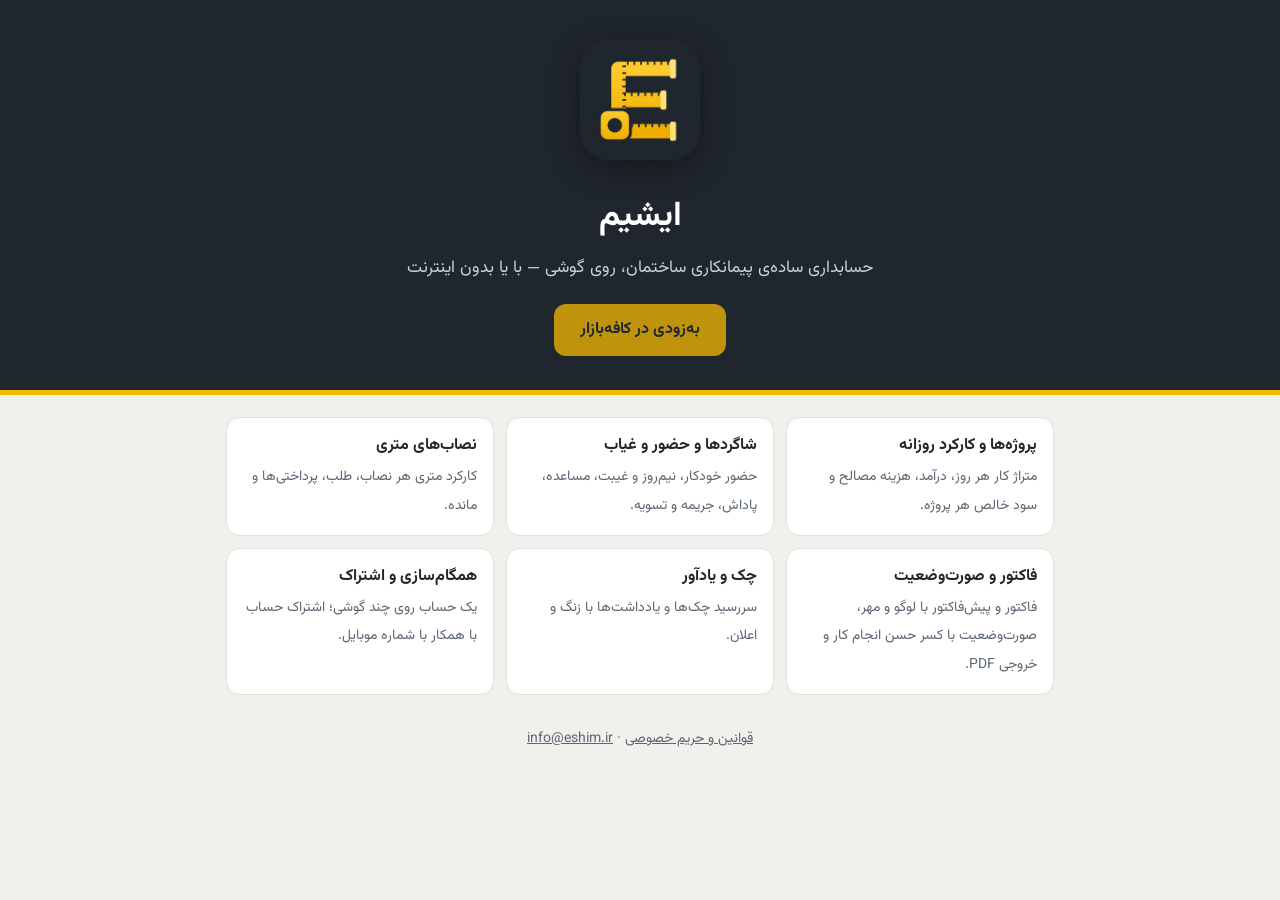
==== web/index.html @ 6dbb8a18 "Account deletion in app, privacy/terms link, website pages, daily DB backup script (v2.6) Co-Authore" ====
<!doctype html>
<html lang="fa" dir="rtl">
<head>
<meta charset="utf-8">
<meta name="viewport" content="width=device-width, initial-scale=1">
<title>ایشیم — حسابداری پیمانکاری ساختمان</title>
<meta name="description" content="ایشیم: حسابداری ساده پیمانکاری ساختمان؛ کارکرد روزانه، شاگردها و حضور و غیاب، نصاب‌ها، فاکتور، صورت‌وضعیت، چک و یادآور.">
<link rel="icon" href="favicon-64.png">
<style>
@font-face { font-family: Vazirmatn; src: url(Vazirmatn.woff2) format('woff2'); font-display: swap; }
:root { --bg: #f1f0ec; --card: #fff; --ink: #20262d; --mut: #5d6773; --y: #f5b800; --line: #e4e2dc; }
@media (prefers-color-scheme: dark) { :root { --bg: #171b20; --card: #20262d; --ink: #eef0f2; --mut: #a7b0ba; --line: #2f3740; } }
* { box-sizing: border-box; }
body { margin: 0; background: var(--bg); color: var(--ink); font-family: Vazirmatn, Tahoma, sans-serif; line-height: 1.8; }
.wrap { max-width: 860px; margin: 0 auto; padding: 0 16px; }
.hero { background: #20262d; color: #fff; border-bottom: 5px solid var(--y); padding: 40px 0 34px; text-align: center; }
.hero img { width: 120px; height: 120px; border-radius: 28px; box-shadow: 0 8px 30px rgba(0,0,0,.35); }
.hero h1 { font-size: 34px; margin: 14px 0 0; }
.hero p { color: #c9d0d7; margin: 6px 0 20px; font-size: 17px; }
.btn { display: inline-block; background: var(--y); color: #20262d; font-weight: 700; padding: 12px 26px; border-radius: 12px; text-decoration: none; }
.btn.off { opacity: .75; cursor: default; }
.grid { display: grid; grid-template-columns: repeat(auto-fit, minmax(230px, 1fr)); gap: 12px; margin: 22px 0; }
.f { background: var(--card); border: 1px solid var(--line); border-radius: 14px; padding: 14px 16px; }
.f b { display: block; margin-bottom: 2px; }
.f span { color: var(--mut); font-size: 14px; }
footer { text-align: center; color: var(--mut); font-size: 14px; padding: 10px 0 30px; }
footer a { color: inherit; }
</style>
</head>
<body>
<section class="hero">
  <div class="wrap">
    <img src="icon-512.png" alt="آیکون ایشیم">
    <h1>ایشیم</h1>
    <p>حسابداری ساده‌ی پیمانکاری ساختمان، روی گوشی — با یا بدون اینترنت</p>
    <span class="btn off">به‌زودی در کافه‌بازار</span>
  </div>
</section>
<main class="wrap">
  <div class="grid">
    <div class="f"><b>پروژه‌ها و کارکرد روزانه</b><span>متراژ کار هر روز، درآمد، هزینه مصالح و سود خالص هر پروژه.</span></div>
    <div class="f"><b>شاگردها و حضور و غیاب</b><span>حضور خودکار، نیم‌روز و غیبت، مساعده، پاداش، جریمه و تسویه.</span></div>
    <div class="f"><b>نصاب‌های متری</b><span>کارکرد متری هر نصاب، طلب، پرداختی‌ها و مانده.</span></div>
    <div class="f"><b>فاکتور و صورت‌وضعیت</b><span>فاکتور و پیش‌فاکتور با لوگو و مهر، صورت‌وضعیت با کسر حسن انجام کار و خروجی PDF.</span></div>
    <div class="f"><b>چک و یادآور</b><span>سررسید چک‌ها و یادداشت‌ها با زنگ و اعلان.</span></div>
    <div class="f"><b>همگام‌سازی و اشتراک</b><span>یک حساب روی چند گوشی؛ اشتراک حساب با همکار با شماره موبایل.</span></div>
  </div>
</main>
<footer>
  <a href="privacy.html">قوانین و حریم خصوصی</a> · <a href="mailto:info@eshim.ir">info@eshim.ir</a>
</footer>
</body>
</html>
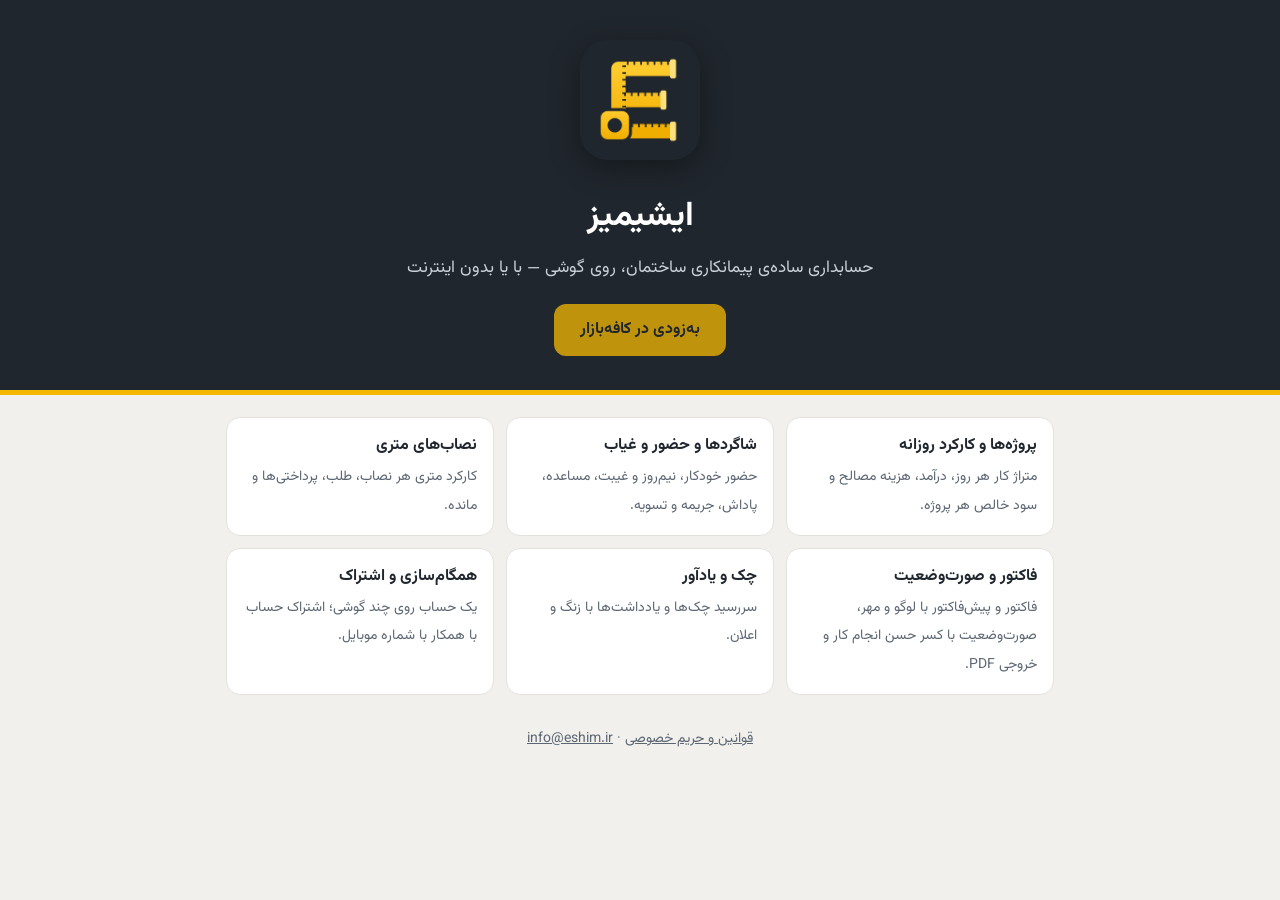
==== commit 19404ecd: "Rename app to Eshimiz (ایشیمیز): logo, header mark, texts, website Co-Authored-By: Claude Opus 5.5 <" ====
--- a/web/index.html
+++ b/web/index.html
@@ -3,8 +3,8 @@
 <head>
 <meta charset="utf-8">
 <meta name="viewport" content="width=device-width, initial-scale=1">
-<title>ایشیم — حسابداری پیمانکاری ساختمان</title>
-<meta name="description" content="ایشیم: حسابداری ساده پیمانکاری ساختمان؛ کارکرد روزانه، شاگردها و حضور و غیاب، نصاب‌ها، فاکتور، صورت‌وضعیت، چک و یادآور.">
+<title>ایشیمیز — حسابداری پیمانکاری ساختمان</title>
+<meta name="description" content="ایشیمیز: حسابداری ساده پیمانکاری ساختمان؛ کارکرد روزانه، شاگردها و حضور و غیاب، نصاب‌ها، فاکتور، صورت‌وضعیت، چک و یادآور.">
 <link rel="icon" href="favicon-64.png">
 <style>
 @font-face { font-family: Vazirmatn; src: url(Vazirmatn.woff2) format('woff2'); font-display: swap; }
@@ -30,8 +30,8 @@
 <body>
 <section class="hero">
   <div class="wrap">
-    <img src="icon-512.png" alt="آیکون ایشیم">
-    <h1>ایشیم</h1>
+    <img src="icon-512.png" alt="آیکون ایشیمیز">
+    <h1>ایشیمیز</h1>
     <p>حسابداری ساده‌ی پیمانکاری ساختمان، روی گوشی — با یا بدون اینترنت</p>
     <span class="btn off">به‌زودی در کافه‌بازار</span>
   </div>
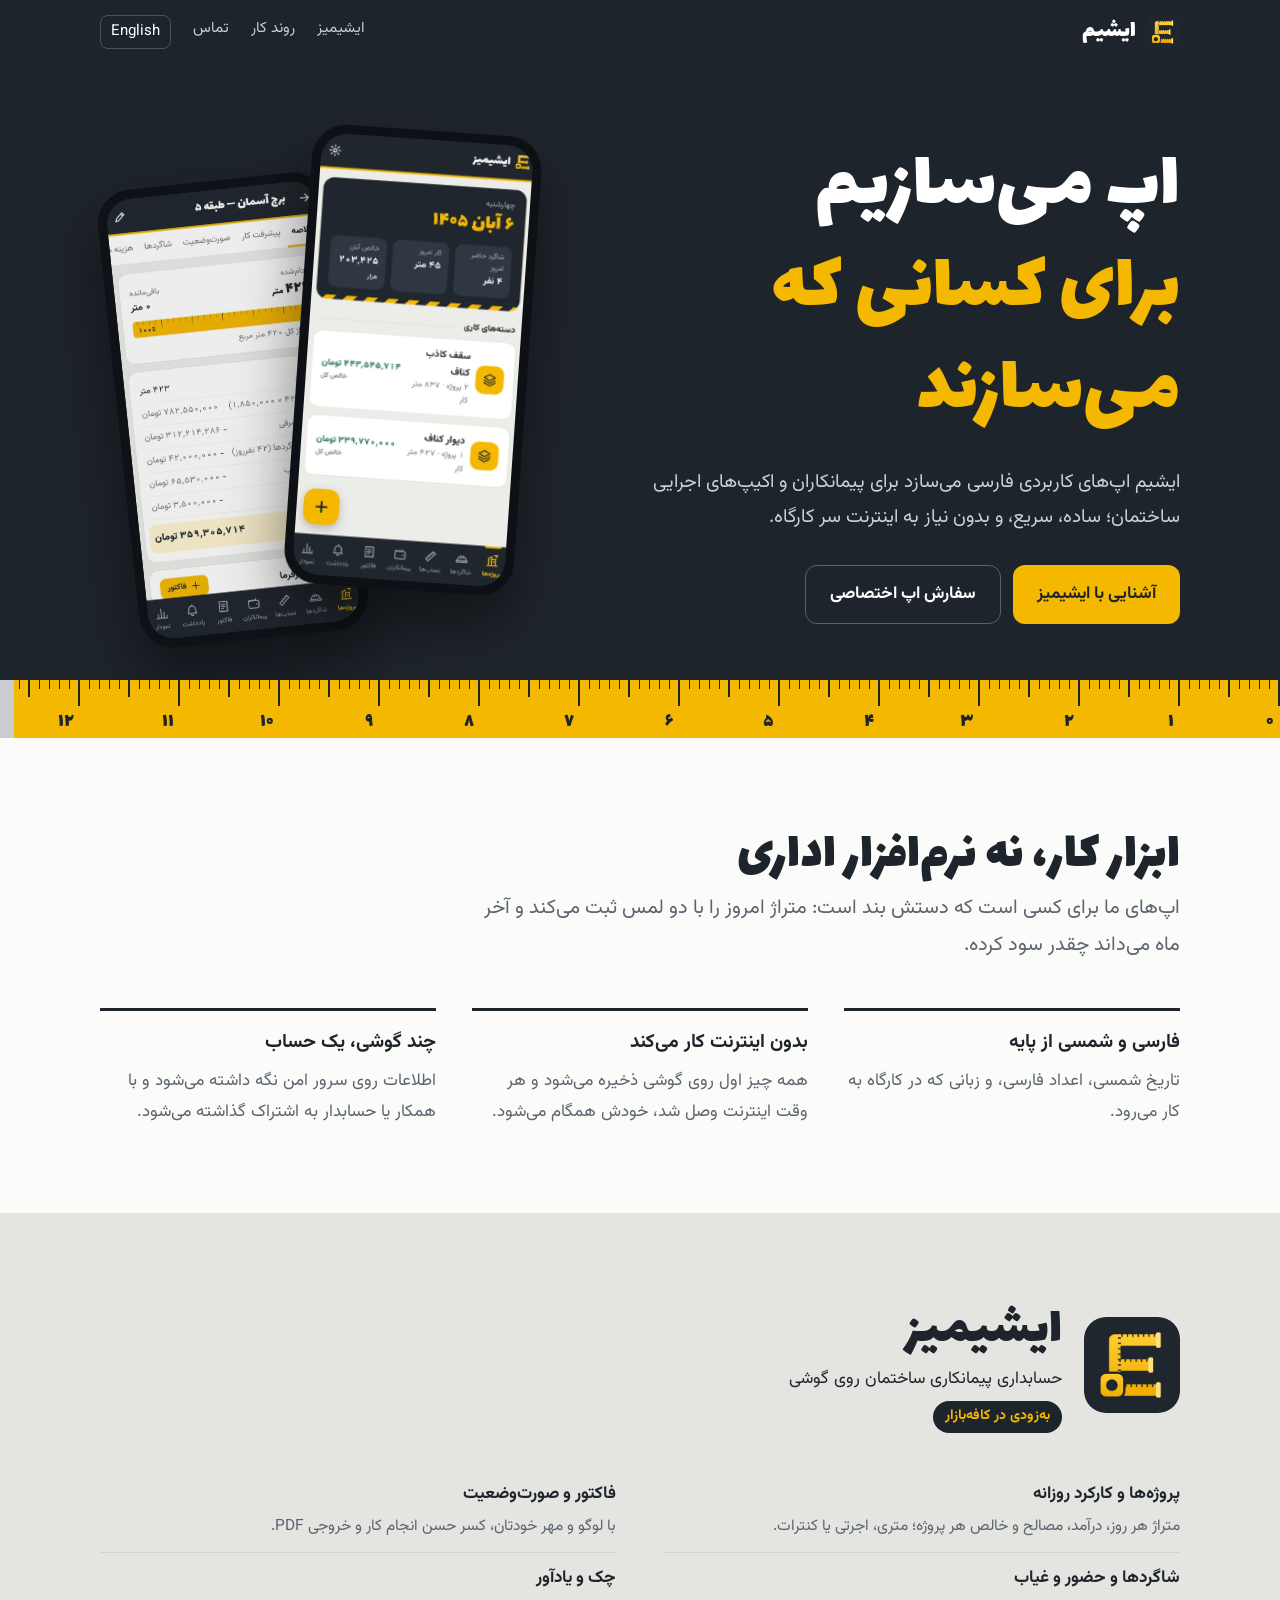
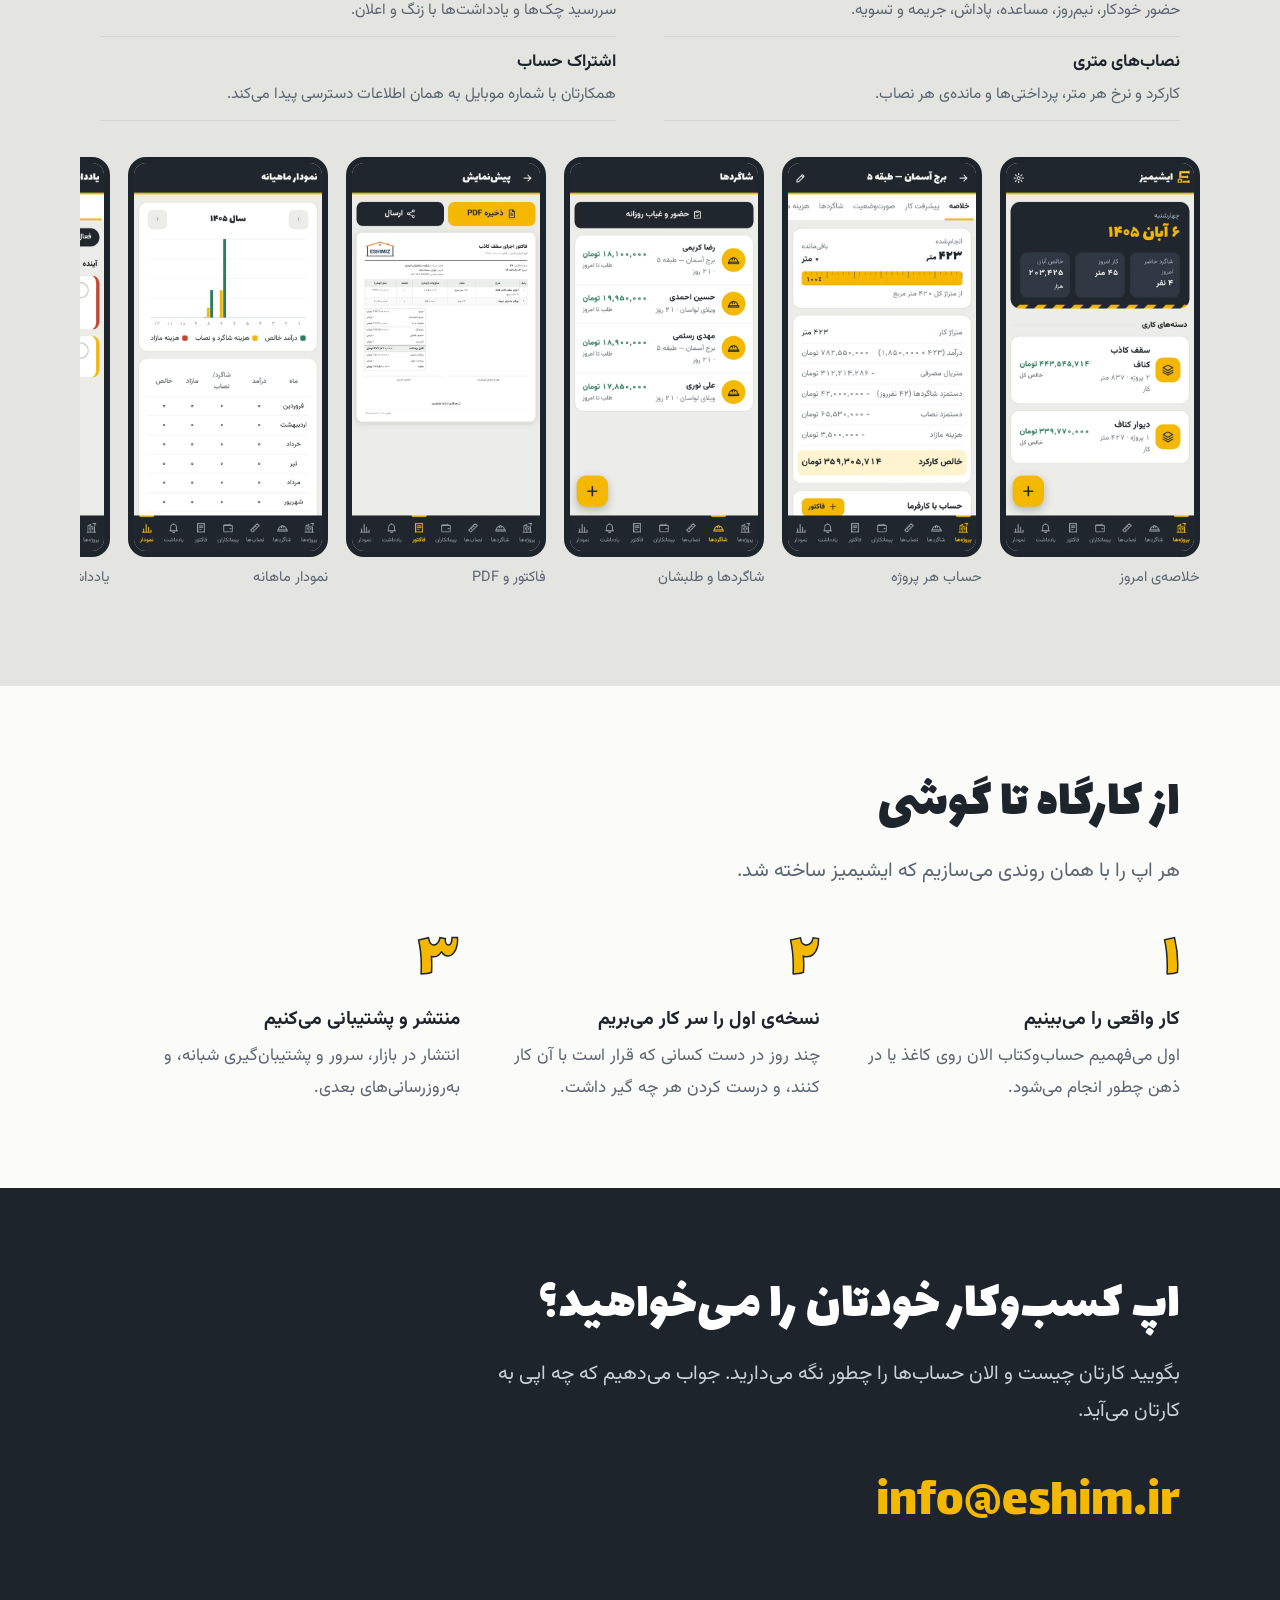
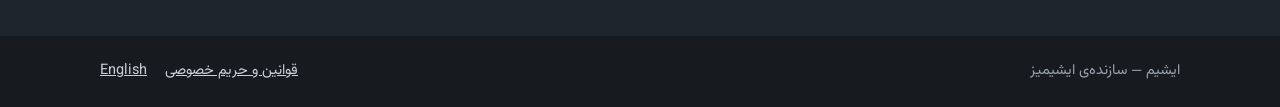
==== commit 2e8bf79c: "Website: studio home page (fa) + English site at /en with privacy page Co-Authored-By: Claude Opus 5" ====
--- a/web/index.html
+++ b/web/index.html
@@ -3,51 +3,200 @@
 <head>
 <meta charset="utf-8">
 <meta name="viewport" content="width=device-width, initial-scale=1">
-<title>ایشیمیز — حسابداری پیمانکاری ساختمان</title>
-<meta name="description" content="ایشیمیز: حسابداری ساده پیمانکاری ساختمان؛ کارکرد روزانه، شاگردها و حضور و غیاب، نصاب‌ها، فاکتور، صورت‌وضعیت، چک و یادآور.">
+<title>ایشیم — اپ برای کسانی که می‌سازند</title>
+<meta name="description" content="ایشیم سازنده‌ی اپ‌های کاربردی فارسی برای پیمانکاران و اهل کار ساختمان است. اولین محصول: ایشیمیز، حسابداری پیمانکاری روی گوشی.">
 <link rel="icon" href="favicon-64.png">
+<link rel="alternate" hreflang="en" href="https://eshim.ir/en/">
 <style>
-@font-face { font-family: Vazirmatn; src: url(Vazirmatn.woff2) format('woff2'); font-display: swap; }
-:root { --bg: #f1f0ec; --card: #fff; --ink: #20262d; --mut: #5d6773; --y: #f5b800; --line: #e4e2dc; }
-@media (prefers-color-scheme: dark) { :root { --bg: #171b20; --card: #20262d; --ink: #eef0f2; --mut: #a7b0ba; --line: #2f3740; } }
+@font-face { font-family: Lalezar; src: url(Lalezar.woff) format('woff'); font-display: swap; }
+@font-face { font-family: Vazirmatn; src: url(Vazirmatn.woff2) format('woff2'); font-weight: 100 900; font-display: swap; }
+:root {
+  --asphalt: #1e242b; --asphalt-2: #262d35; --safety: #f5b800; --concrete: #e4e4e1;
+  --paper: #fbfbf9; --navy: #182d4a; --roof: #f0801e; --ink: #1e242b; --mut: #5b6570; --line: #d3d3cf;
+}
 * { box-sizing: border-box; }
-body { margin: 0; background: var(--bg); color: var(--ink); font-family: Vazirmatn, Tahoma, sans-serif; line-height: 1.8; }
-.wrap { max-width: 860px; margin: 0 auto; padding: 0 16px; }
-.hero { background: #20262d; color: #fff; border-bottom: 5px solid var(--y); padding: 40px 0 34px; text-align: center; }
-.hero img { width: 120px; height: 120px; border-radius: 28px; box-shadow: 0 8px 30px rgba(0,0,0,.35); }
-.hero h1 { font-size: 34px; margin: 14px 0 0; }
-.hero p { color: #c9d0d7; margin: 6px 0 20px; font-size: 17px; }
-.btn { display: inline-block; background: var(--y); color: #20262d; font-weight: 700; padding: 12px 26px; border-radius: 12px; text-decoration: none; }
-.btn.off { opacity: .75; cursor: default; }
-.grid { display: grid; grid-template-columns: repeat(auto-fit, minmax(230px, 1fr)); gap: 12px; margin: 22px 0; }
-.f { background: var(--card); border: 1px solid var(--line); border-radius: 14px; padding: 14px 16px; }
-.f b { display: block; margin-bottom: 2px; }
-.f span { color: var(--mut); font-size: 14px; }
-footer { text-align: center; color: var(--mut); font-size: 14px; padding: 10px 0 30px; }
-footer a { color: inherit; }
+html { scroll-behavior: smooth; }
+body { margin: 0; background: var(--paper); color: var(--ink); font: 17px/1.85 Vazirmatn, Tahoma, sans-serif; }
+a { color: inherit; }
+:focus-visible { outline: 3px solid var(--safety); outline-offset: 3px; border-radius: 4px; }
+.wrap { max-width: 1120px; margin: 0 auto; padding: 0 20px; }
+h1, h2, .display { font-family: Lalezar, Vazirmatn, sans-serif; font-weight: 400; line-height: 1.25; margin: 0; }
+
+/* نوار بالا */
+.top { background: var(--asphalt); color: #fff; }
+.top .wrap { display: flex; align-items: center; justify-content: space-between; height: 64px; }
+.brand { display: flex; align-items: center; gap: 10px; text-decoration: none; font-family: Lalezar, sans-serif; font-size: 24px; }
+.brand img { width: 34px; height: 34px; border-radius: 8px; }
+.top nav { display: flex; gap: 22px; font-size: 15px; }
+.top nav a { text-decoration: none; color: #c9d0d7; }
+.top nav a:hover { color: #fff; }
+.top nav .lang { border: 1px solid #4a535d; border-radius: 8px; padding: 2px 10px; color: #fff; }
+
+/* قهرمان */
+.hero { background: var(--asphalt); color: #fff; overflow: hidden; }
+.hero .wrap { display: grid; grid-template-columns: 1.1fr .9fr; gap: 40px; align-items: center; padding-top: 56px; padding-bottom: 40px; }
+.hero h1 { font-size: clamp(44px, 6.4vw, 84px); color: #fff; }
+.hero h1 span { display: block; color: var(--safety); }
+.hero p { color: #c9d0d7; font-size: 19px; max-width: 32em; margin: 22px 0 30px; }
+.actions { display: flex; flex-wrap: wrap; gap: 12px; }
+.btn { display: inline-flex; align-items: center; gap: 8px; text-decoration: none; font-weight: 700; padding: 13px 24px; border-radius: 12px; }
+.btn.y { background: var(--safety); color: var(--asphalt); }
+.btn.o { border: 1.5px solid #59636d; color: #fff; }
+.btn.o:hover { border-color: #fff; }
+.phones { position: relative; height: 520px; }
+.phone { position: absolute; width: 230px; aspect-ratio: 1/2; border-radius: 34px; background: #0d1014; padding: 9px; box-shadow: 0 30px 60px rgba(0,0,0,.45); }
+.phone img { width: 100%; height: 100%; object-fit: cover; border-radius: 26px; display: block; }
+.phone.a { inset-inline-start: 40px; top: 10px; transform: rotate(4deg); z-index: 2; }
+.phone.b { inset-inline-start: 220px; top: 60px; transform: rotate(-6deg); opacity: .92; }
+
+/* متر */
+.tape { position: relative; height: 58px; background: var(--safety); color: var(--asphalt); overflow: hidden;
+  transform-origin: right center; animation: pull 1.1s cubic-bezier(.2,.8,.2,1) .2s both; }
+.tape::before { content: ""; position: absolute; inset: 0 0 auto 0; height: 26px;
+  background:
+    repeating-linear-gradient(to left, var(--asphalt) 0 2px, transparent 2px 100px) top / 100% 26px no-repeat,
+    repeating-linear-gradient(to left, var(--asphalt) 0 1.5px, transparent 1.5px 50px) top / 100% 17px no-repeat,
+    repeating-linear-gradient(to left, var(--asphalt) 0 1px, transparent 1px 10px) top / 100% 9px no-repeat; }
+.tape ol { list-style: none; margin: 0; padding: 0; position: absolute; inset: 26px 0 0 0; display: flex; }
+.tape li { flex: 0 0 100px; font-family: Lalezar, sans-serif; font-size: 20px; line-height: 32px; padding-inline-start: 6px; }
+.tape .hook { position: absolute; inset-inline-end: 0; top: 0; bottom: 0; width: 14px; background: #c9cdd2; }
+@keyframes pull { from { transform: scaleX(.04); } to { transform: none; } }
+@media (prefers-reduced-motion: reduce) { .tape { animation: none; } html { scroll-behavior: auto; } }
+
+section { padding: 84px 0; }
+.lead { font-size: 20px; color: var(--mut); max-width: 36em; margin: 16px 0 0; }
+h2 { font-size: clamp(34px, 4.4vw, 54px); color: var(--asphalt); }
+
+/* کاری که می‌کنیم */
+.what .cols { display: grid; grid-template-columns: repeat(3, 1fr); gap: 36px; margin-top: 44px; }
+.what h3 { font-size: 19px; margin: 0 0 6px; padding-top: 14px; border-top: 3px solid var(--asphalt); }
+.what p { margin: 0; color: var(--mut); }
+
+/* محصول */
+.product { background: var(--concrete); }
+.product .head { display: flex; gap: 22px; align-items: center; }
+.product .head img { width: 96px; height: 96px; border-radius: 22px; }
+.status { display: inline-block; background: var(--asphalt); color: var(--safety); font-size: 14px; font-weight: 700; padding: 3px 12px; border-radius: 99px; margin-top: 6px; }
+.feats { list-style: none; padding: 0; margin: 36px 0 0; columns: 2; column-gap: 48px; }
+.feats li { break-inside: avoid; padding: 10px 0 10px; border-bottom: 1px solid var(--line); }
+.feats b { display: block; }
+.feats span { color: var(--mut); font-size: 15.5px; }
+.strip { display: flex; gap: 18px; overflow-x: auto; padding: 36px 20px 10px; margin: 0 -20px; scroll-snap-type: x mandatory; }
+.strip figure { margin: 0; flex: 0 0 200px; scroll-snap-align: start; }
+.strip img { width: 200px; height: 400px; object-fit: cover; border-radius: 18px; border: 6px solid var(--asphalt); display: block; background: var(--asphalt); }
+.strip figcaption { font-size: 14.5px; color: var(--mut); margin-top: 8px; }
+
+/* روند کار */
+.steps { list-style: none; counter-reset: s; padding: 0; margin: 40px 0 0; display: grid; grid-template-columns: repeat(3, 1fr); gap: 0; }
+.steps li { counter-increment: s; padding: 0 0 0 28px; position: relative; }
+.steps li::before { content: counter(s, persian); font-family: Lalezar, sans-serif; font-size: 64px; line-height: 1; color: var(--safety); -webkit-text-stroke: 1.5px var(--asphalt); display: block; margin-bottom: 8px; }
+.steps h3 { margin: 0 0 4px; font-size: 19px; }
+.steps p { margin: 0; color: var(--mut); }
+
+/* تماس */
+.contact { background: var(--asphalt); color: #fff; }
+.contact h2 { color: #fff; }
+.contact .lead { color: #c9d0d7; }
+.contact .mail { display: inline-block; margin-top: 26px; font-family: Lalezar, sans-serif; font-size: clamp(30px, 5vw, 52px); color: var(--safety); text-decoration: none; direction: ltr; }
+footer { background: #171b20; color: #9aa4ae; font-size: 14.5px; }
+footer .wrap { display: flex; flex-wrap: wrap; gap: 16px; justify-content: space-between; padding-top: 22px; padding-bottom: 22px; }
+footer a { color: #c9d0d7; }
+footer .links { display: flex; gap: 18px; }
+
+@media (max-width: 860px) {
+  .top nav a:not(.lang) { display: none; }
+  .hero .wrap { grid-template-columns: 1fr; padding-top: 36px; }
+  .phones { height: 400px; }
+  .phone { width: 180px; }
+  .phone.a { inset-inline-start: 6%; }
+  .phone.b { inset-inline-start: 42%; top: 40px; }
+  .what .cols, .steps { grid-template-columns: 1fr; gap: 28px; }
+  .feats { columns: 1; }
+  section { padding: 60px 0; }
+}
 </style>
 </head>
 <body>
-<section class="hero">
-  <div class="wrap">
-    <img src="icon-512.png" alt="آیکون ایشیمیز">
-    <h1>ایشیمیز</h1>
-    <p>حسابداری ساده‌ی پیمانکاری ساختمان، روی گوشی — با یا بدون اینترنت</p>
-    <span class="btn off">به‌زودی در کافه‌بازار</span>
-  </div>
-</section>
-<main class="wrap">
-  <div class="grid">
-    <div class="f"><b>پروژه‌ها و کارکرد روزانه</b><span>متراژ کار هر روز، درآمد، هزینه مصالح و سود خالص هر پروژه.</span></div>
-    <div class="f"><b>شاگردها و حضور و غیاب</b><span>حضور خودکار، نیم‌روز و غیبت، مساعده، پاداش، جریمه و تسویه.</span></div>
-    <div class="f"><b>نصاب‌های متری</b><span>کارکرد متری هر نصاب، طلب، پرداختی‌ها و مانده.</span></div>
-    <div class="f"><b>فاکتور و صورت‌وضعیت</b><span>فاکتور و پیش‌فاکتور با لوگو و مهر، صورت‌وضعیت با کسر حسن انجام کار و خروجی PDF.</span></div>
-    <div class="f"><b>چک و یادآور</b><span>سررسید چک‌ها و یادداشت‌ها با زنگ و اعلان.</span></div>
-    <div class="f"><b>همگام‌سازی و اشتراک</b><span>یک حساب روی چند گوشی؛ اشتراک حساب با همکار با شماره موبایل.</span></div>
-  </div>
-</main>
-<footer>
-  <a href="privacy.html">قوانین و حریم خصوصی</a> · <a href="mailto:info@eshim.ir">info@eshim.ir</a>
-</footer>
+<header class="top"><div class="wrap">
+  <a class="brand" href="./"><img src="icon-512.png" alt="">ایشیم</a>
+  <nav aria-label="منو"><a href="#eshimiz">ایشیمیز</a><a href="#how">روند کار</a><a href="#contact">تماس</a><a class="lang" href="en/" hreflang="en" lang="en">English</a></nav>
+</div></header>
+
+<section class="hero" style="padding:0">
+  <div class="wrap">
+    <div>
+      <h1>اپ می‌سازیم<span>برای کسانی که می‌سازند</span></h1>
+      <p>ایشیم اپ‌های کاربردی فارسی می‌سازد برای پیمانکاران و اکیپ‌های اجرایی ساختمان؛ ساده، سریع، و بدون نیاز به اینترنت سر کارگاه.</p>
+      <div class="actions"><a class="btn y" href="#eshimiz">آشنایی با ایشیمیز</a><a class="btn o" href="#contact">سفارش اپ اختصاصی</a></div>
+    </div>
+    <div class="phones" aria-hidden="true">
+      <div class="phone a"><img src="img/1-home.webp" alt="" width="540" height="1080"></div>
+      <div class="phone b"><img src="img/2-project.webp" alt="" width="540" height="1080" loading="lazy"></div>
+    </div>
+  </div>
+  <div class="tape" aria-hidden="true"><ol><li>۰</li><li>۱</li><li>۲</li><li>۳</li><li>۴</li><li>۵</li><li>۶</li><li>۷</li><li>۸</li><li>۹</li><li>۱۰</li><li>۱۱</li><li>۱۲</li><li>۱۳</li><li>۱۴</li><li>۱۵</li><li>۱۶</li><li>۱۷</li><li>۱۸</li><li>۱۹</li></ol><span class="hook"></span></div>
+</section>
+
+<section class="what">
+  <div class="wrap">
+    <h2>ابزار کار، نه نرم‌افزار اداری</h2>
+    <p class="lead">اپ‌های ما برای کسی است که دستش بند است: متراژ امروز را با دو لمس ثبت می‌کند و آخر ماه می‌داند چقدر سود کرده.</p>
+    <div class="cols">
+      <div><h3>فارسی و شمسی از پایه</h3><p>تاریخ شمسی، اعداد فارسی، و زبانی که در کارگاه به کار می‌رود.</p></div>
+      <div><h3>بدون اینترنت کار می‌کند</h3><p>همه چیز اول روی گوشی ذخیره می‌شود و هر وقت اینترنت وصل شد، خودش همگام می‌شود.</p></div>
+      <div><h3>چند گوشی، یک حساب</h3><p>اطلاعات روی سرور امن نگه داشته می‌شود و با همکار یا حسابدار به اشتراک گذاشته می‌شود.</p></div>
+    </div>
+  </div>
+</section>
+
+<section class="product" id="eshimiz">
+  <div class="wrap">
+    <div class="head">
+      <img src="icon-512.png" alt="آیکون ایشیمیز" width="96" height="96">
+      <div><h2>ایشیمیز</h2><div>حسابداری پیمانکاری ساختمان روی گوشی</div><span class="status">به‌زودی در کافه‌بازار</span></div>
+    </div>
+    <ul class="feats">
+      <li><b>پروژه‌ها و کارکرد روزانه</b><span>متراژ هر روز، درآمد، مصالح و خالص هر پروژه؛ متری، اجرتی یا کنترات.</span></li>
+      <li><b>شاگردها و حضور و غیاب</b><span>حضور خودکار، نیم‌روز، مساعده، پاداش، جریمه و تسویه.</span></li>
+      <li><b>نصاب‌های متری</b><span>کارکرد و نرخ هر متر، پرداختی‌ها و مانده‌ی هر نصاب.</span></li>
+      <li><b>فاکتور و صورت‌وضعیت</b><span>با لوگو و مهر خودتان، کسر حسن انجام کار و خروجی PDF.</span></li>
+      <li><b>چک و یادآور</b><span>سررسید چک‌ها و یادداشت‌ها با زنگ و اعلان.</span></li>
+      <li><b>اشتراک حساب</b><span>همکارتان با شماره موبایل به همان اطلاعات دسترسی پیدا می‌کند.</span></li>
+    </ul>
+    <div class="strip" tabindex="0" aria-label="تصویرهای ایشیمیز">
+      <figure><img src="img/1-home.webp" alt="صفحه اصلی ایشیمیز با خلاصه کار امروز" width="540" height="1080" loading="lazy"><figcaption>خلاصه‌ی امروز</figcaption></figure>
+      <figure><img src="img/2-project.webp" alt="خلاصه مالی یک پروژه" width="540" height="1080" loading="lazy"><figcaption>حساب هر پروژه</figcaption></figure>
+      <figure><img src="img/3-workers.webp" alt="فهرست شاگردها و طلب هر نفر" width="540" height="1080" loading="lazy"><figcaption>شاگردها و طلبشان</figcaption></figure>
+      <figure><img src="img/4-invoice.webp" alt="پیش‌نمایش فاکتور" width="540" height="1080" loading="lazy"><figcaption>فاکتور و PDF</figcaption></figure>
+      <figure><img src="img/5-chart.webp" alt="نمودار ماهانه درآمد و هزینه" width="540" height="1080" loading="lazy"><figcaption>نمودار ماهانه</figcaption></figure>
+      <figure><img src="img/6-notes.webp" alt="یادداشت‌ها و یادآورها" width="540" height="1080" loading="lazy"><figcaption>یادداشت و یادآور</figcaption></figure>
+    </div>
+  </div>
+</section>
+
+<section id="how">
+  <div class="wrap">
+    <h2>از کارگاه تا گوشی</h2>
+    <p class="lead">هر اپ را با همان روندی می‌سازیم که ایشیمیز ساخته شد.</p>
+    <ol class="steps">
+      <li><h3>کار واقعی را می‌بینیم</h3><p>اول می‌فهمیم حساب‌وکتاب الان روی کاغذ یا در ذهن چطور انجام می‌شود.</p></li>
+      <li><h3>نسخه‌ی اول را سر کار می‌بریم</h3><p>چند روز در دست کسانی که قرار است با آن کار کنند، و درست کردن هر چه گیر داشت.</p></li>
+      <li><h3>منتشر و پشتیبانی می‌کنیم</h3><p>انتشار در بازار، سرور و پشتیبان‌گیری شبانه، و به‌روزرسانی‌های بعدی.</p></li>
+    </ol>
+  </div>
+</section>
+
+<section class="contact" id="contact">
+  <div class="wrap">
+    <h2>اپ کسب‌وکار خودتان را می‌خواهید؟</h2>
+    <p class="lead">بگویید کارتان چیست و الان حساب‌ها را چطور نگه می‌دارید. جواب می‌دهیم که چه اپی به کارتان می‌آید.</p>
+    <a class="mail" href="mailto:info@eshim.ir">info@eshim.ir</a>
+  </div>
+</section>
+
+<footer><div class="wrap">
+  <span>ایشیم — سازنده‌ی ایشیمیز</span>
+  <span class="links"><a href="privacy.html">قوانین و حریم خصوصی</a><a href="en/" hreflang="en" lang="en">English</a></span>
+</div></footer>
 </body>
 </html>
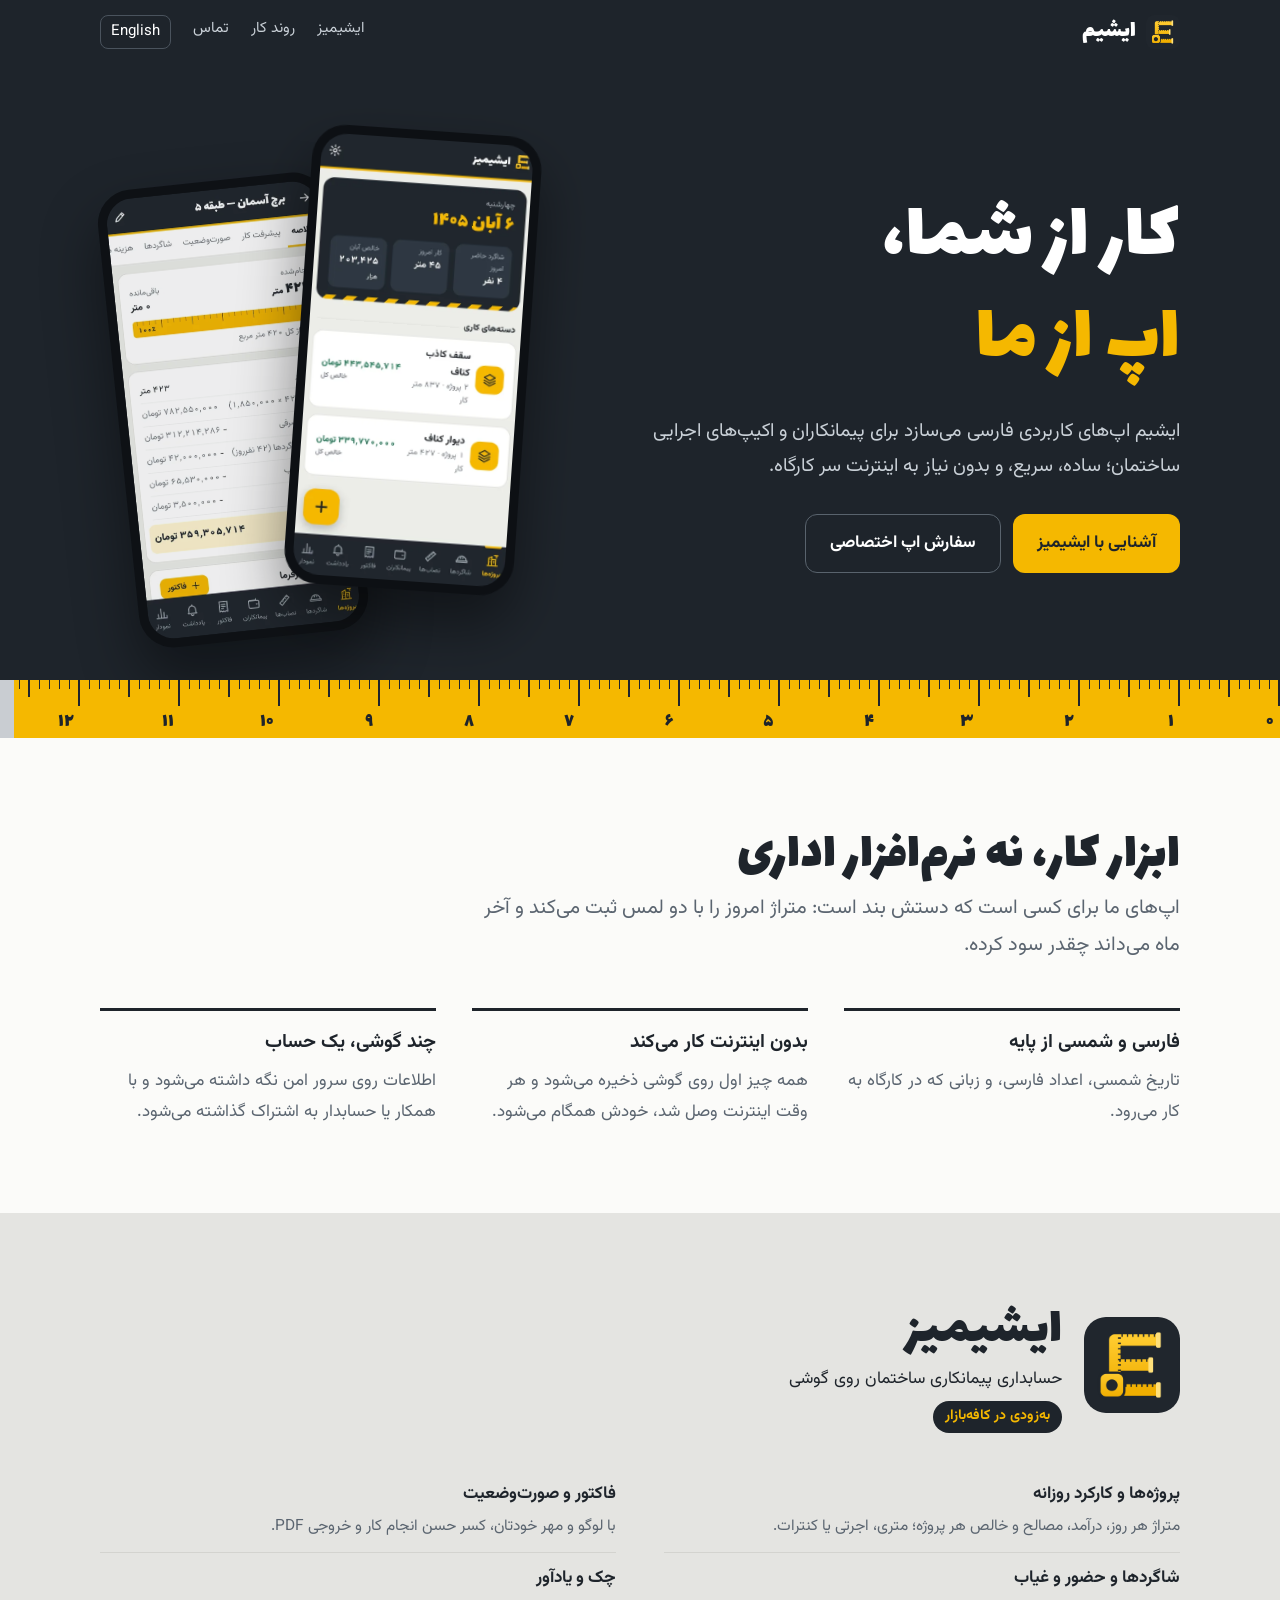
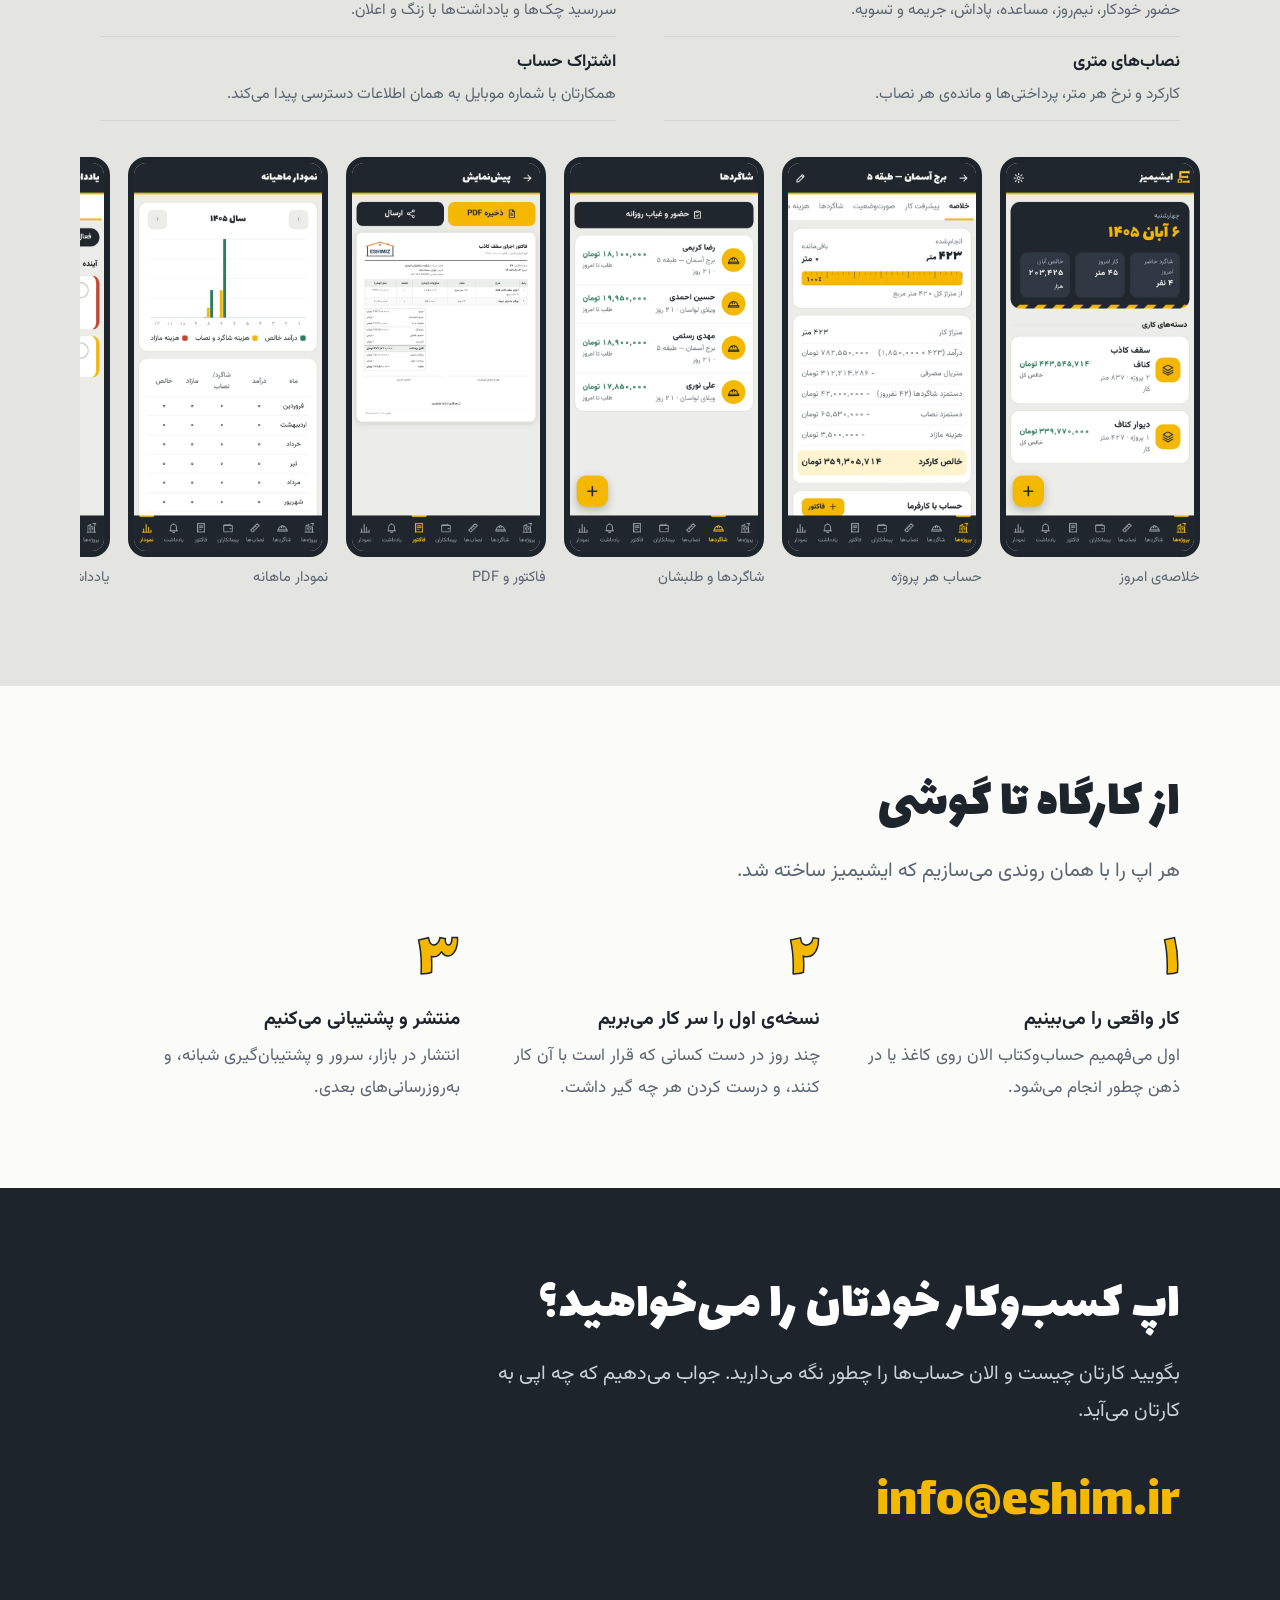
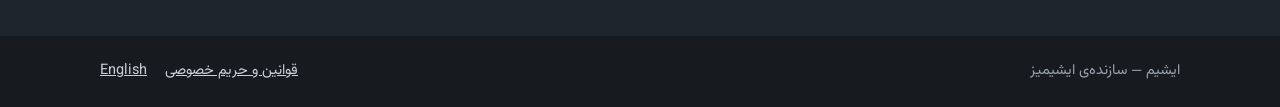
==== commit 9850dd4f: "Website: new tagline Co-Authored-By: Claude Opus 5.5 <noreply@anthropic.com> Claude-Session: https:/" ====
--- a/web/index.html
+++ b/web/index.html
@@ -3,7 +3,7 @@
 <head>
 <meta charset="utf-8">
 <meta name="viewport" content="width=device-width, initial-scale=1">
-<title>ایشیم — اپ برای کسانی که می‌سازند</title>
+<title>ایشیم — کار از شما، اپ از ما</title>
 <meta name="description" content="ایشیم سازنده‌ی اپ‌های کاربردی فارسی برای پیمانکاران و اهل کار ساختمان است. اولین محصول: ایشیمیز، حسابداری پیمانکاری روی گوشی.">
 <link rel="icon" href="favicon-64.png">
 <link rel="alternate" hreflang="en" href="https://eshim.ir/en/">
@@ -125,7 +125,7 @@
 <section class="hero" style="padding:0">
   <div class="wrap">
     <div>
-      <h1>اپ می‌سازیم<span>برای کسانی که می‌سازند</span></h1>
+      <h1>کار از شما،<span>اپ از ما</span></h1>
       <p>ایشیم اپ‌های کاربردی فارسی می‌سازد برای پیمانکاران و اکیپ‌های اجرایی ساختمان؛ ساده، سریع، و بدون نیاز به اینترنت سر کارگاه.</p>
       <div class="actions"><a class="btn y" href="#eshimiz">آشنایی با ایشیمیز</a><a class="btn o" href="#contact">سفارش اپ اختصاصی</a></div>
     </div>
